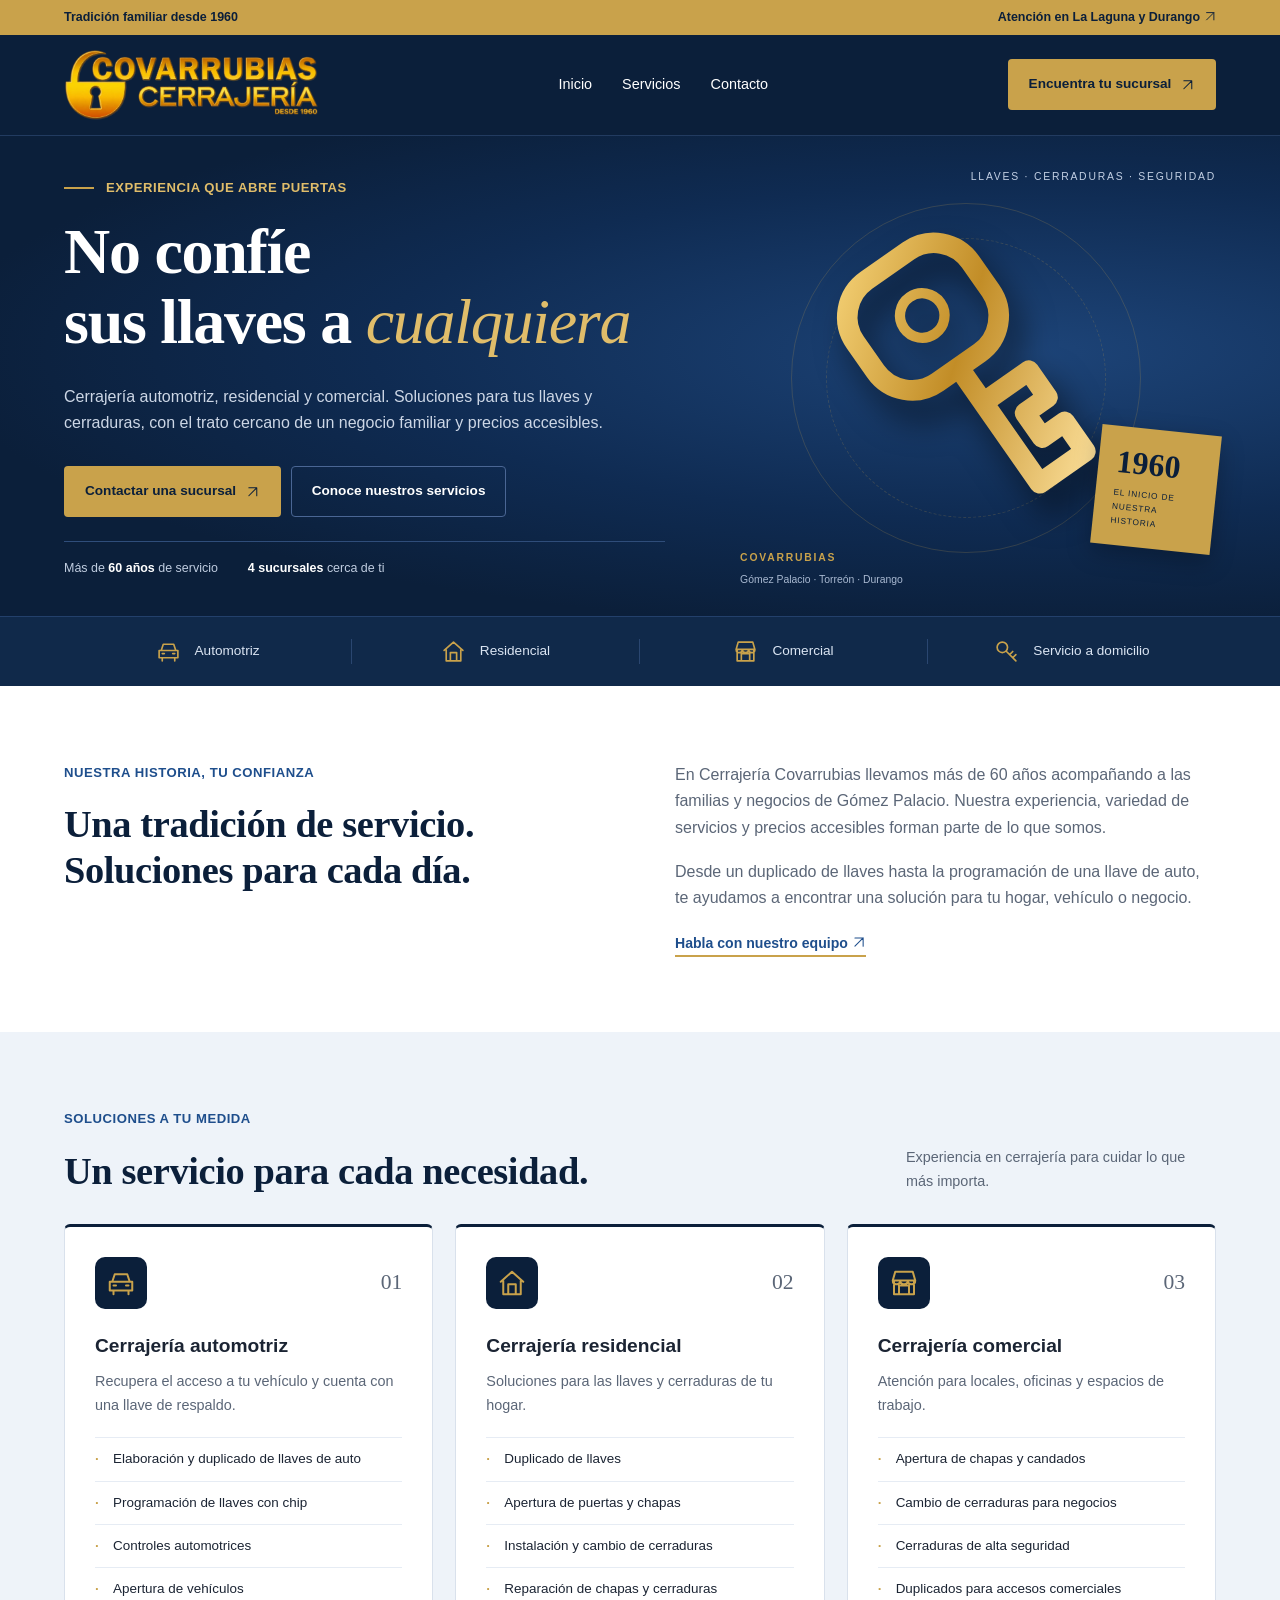
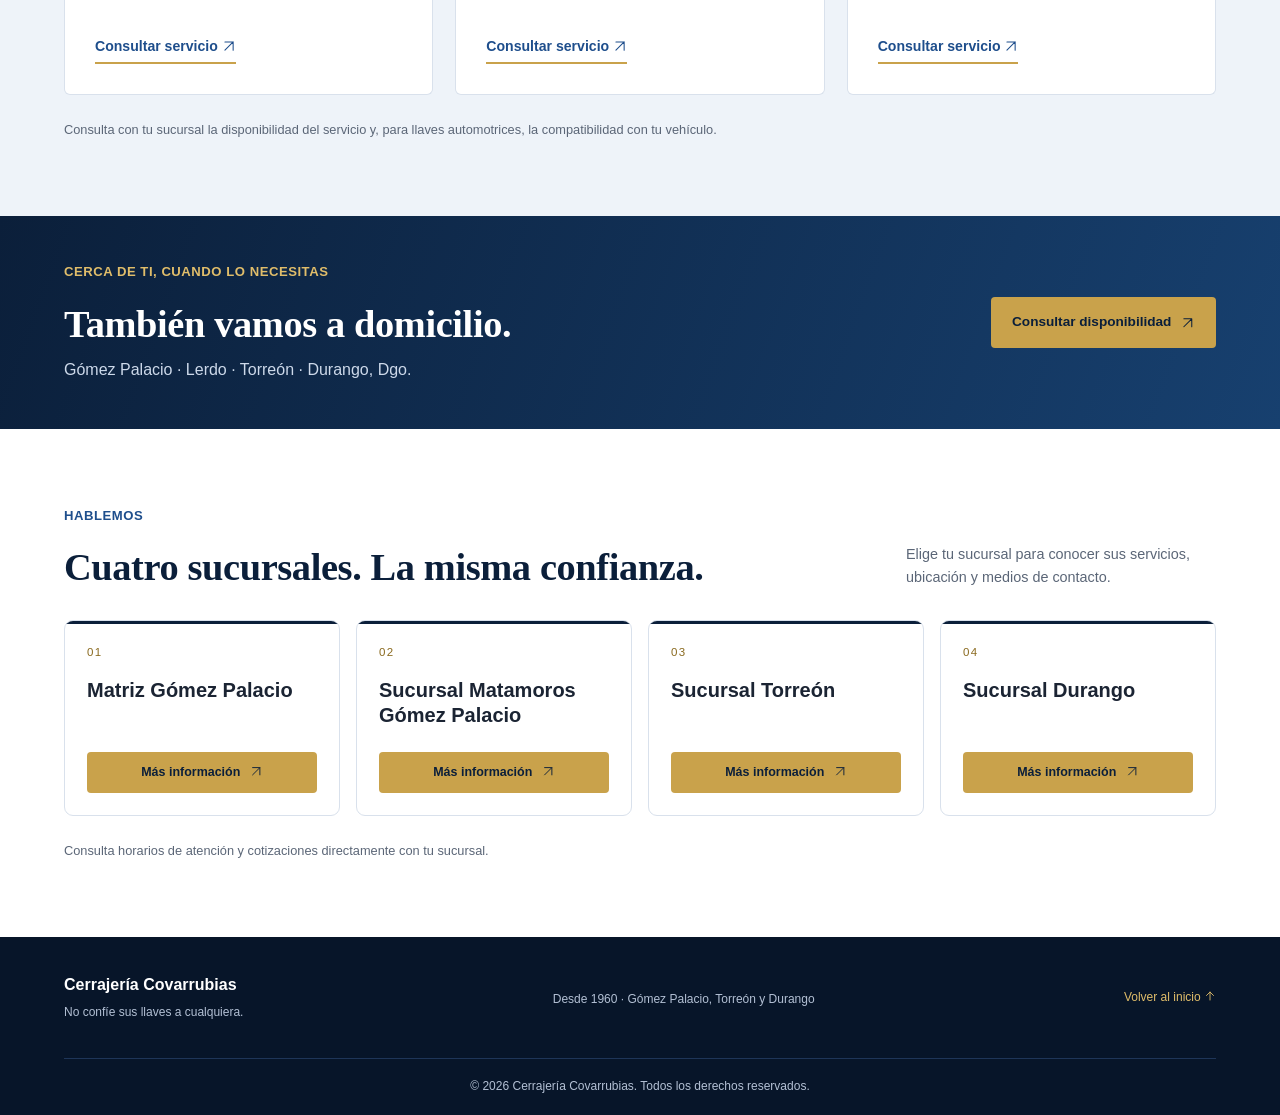
==== index.html @ 347af793 "Primera version" ====
<!DOCTYPE html>
<html lang="es-MX">
<head>
  <meta charset="UTF-8">
  <meta name="viewport" content="width=device-width, initial-scale=1.0">
  <meta name="description" content="Cerrajería Covarrubias desde 1960. Servicios automotrices, residenciales y comerciales en Gómez Palacio, Torreón y Durango. Contacta tu sucursal.">
  <title>Cerrajería Covarrubias | Automotriz, residencial y comercial</title>
  <link rel="stylesheet" href="css/estilos.css">
</head>
<body>
<a class="saltar" href="#contenido">Ir al contenido</a>
<div class="franja"><div class="contenedor"><span>Tradición familiar desde 1960</span><a href="#contacto">Atención en La Laguna y Durango <span aria-hidden="true"><svg class="icono-flecha" viewBox="0 0 24 24" fill="none" stroke="currentColor" stroke-width="1.8" stroke-linecap="round" stroke-linejoin="round" aria-hidden="true" focusable="false"><path d="M5 19 19 5M5 5h14v14"/></svg></span></a></div></div>
<header class="encabezado"><div class="contenedor barra">
  <a href="#inicio" aria-label="Cerrajería Covarrubias, inicio"><img class="logo" src="img/logotipo.png" alt="Cerrajería Covarrubias, desde 1960" width="1600" height="537"></a>
  <nav aria-label="Navegación principal"><a href="#inicio">Inicio</a><a href="#servicios">Servicios</a><a href="#contacto">Contacto</a></nav>
  <a class="boton principal contacto-header" href="#contacto">Encuentra tu sucursal <svg class="icono-flecha" viewBox="0 0 24 24" fill="none" stroke="currentColor" stroke-width="1.8" stroke-linecap="round" stroke-linejoin="round" aria-hidden="true" focusable="false"><path d="M5 19 19 5M5 5h14v14"/></svg></a>
</div></header>
<main id="contenido">
<section class="presentacion" id="inicio"><div class="contenedor portada">
  <div class="texto-portada"><p class="etiqueta"><span class="linea"></span> EXPERIENCIA QUE ABRE PUERTAS</p>
    <h1>No confíe <br> sus llaves a <em> cualquiera</em></h1>
    <p class="introduccion">Cerrajería automotriz, residencial y comercial. Soluciones para tus llaves y cerraduras, con el trato cercano de un negocio familiar y precios accesibles.</p>
    <div class="acciones"><a class="boton principal" href="#contacto">Contactar una sucursal <svg class="icono-flecha" viewBox="0 0 24 24" fill="none" stroke="currentColor" stroke-width="1.8" stroke-linecap="round" stroke-linejoin="round" aria-hidden="true" focusable="false"><path d="M5 19 19 5M5 5h14v14"/></svg></a><a class="boton oscuro" href="#servicios">Conoce nuestros servicios</a></div>
    <div class="confianza"><span>Más de <strong>60 años</strong> de servicio</span><span><strong>4 sucursales</strong> cerca de ti</span></div>
  </div>
  <div class="visual-portada" aria-hidden="true">
    <div class="circulo circulo-uno"></div><div class="circulo circulo-dos"></div>
    <svg class="llave-hero" viewBox="0 0 420 420" fill="none"><defs><linearGradient id="dorado" x1="70" y1="40" x2="320" y2="360" gradientUnits="userSpaceOnUse"><stop stop-color="#ffdf86"/><stop offset=".5" stop-color="#c28d27"/><stop offset="1" stop-color="#ffe4a0"/></linearGradient></defs><g transform="rotate(-35 210 210)" stroke="url(#dorado)" stroke-width="24" stroke-linejoin="round"><rect x="128" y="50" width="164" height="145" rx="52"/><path d="M210 195v165h65v-42h-32v-35h32v-38h-65"/><circle cx="210" cy="121" r="26" stroke-width="12"/></g></svg>
    <span class="rotulo rotulo-arriba">LLAVES · CERRADURAS · SEGURIDAD</span>
    <div class="sello"><strong>1960</strong><span>EL INICIO DE NUESTRA HISTORIA</span></div>
    <div class="rotulo rotulo-abajo">COVARRUBIAS <span>Gómez Palacio · Torreón · Durango</span></div>
  </div>
</div></section>
<div class="banda-servicios"><div class="contenedor"><span><svg viewBox="0 0 24 24" fill="none" stroke="currentColor" stroke-width="1.6" stroke-linecap="round" stroke-linejoin="round" aria-hidden="true"><path d="m5 11 2-6h10l2 6M3 11h18v7H3zM6 18v3m12-3v3M6 14h2m8 0h2"/></svg> Automotriz</span><span><svg viewBox="0 0 24 24" fill="none" stroke="currentColor" stroke-width="1.6" stroke-linecap="round" stroke-linejoin="round" aria-hidden="true"><path d="m3 11 9-8 9 8M5 10v11h14V10M9 21v-8h6v8"/></svg> Residencial</span><span><svg viewBox="0 0 24 24" fill="none" stroke="currentColor" stroke-width="1.6" stroke-linecap="round" stroke-linejoin="round" aria-hidden="true"><path d="M3 10h18l-2-7H5zM4 10v11h16V10M8 21v-7h8v7M3 10c0 4 6 4 6 0 0 4 6 4 6 0 0 4 6 4 6 0"/></svg> Comercial</span><span><svg viewBox="0 0 24 24" fill="none" stroke="currentColor" stroke-width="1.6" stroke-linecap="round" stroke-linejoin="round" aria-hidden="true"><circle cx="8" cy="8" r="5"/><path d="m12 12 9 9m-3-3 3-3m-6 0 3-3"/></svg> Servicio a domicilio</span></div></div>
<section class="contenedor seccion nosotros"><div><p class="etiqueta">NUESTRA HISTORIA, TU CONFIANZA</p><h2>Una tradición de servicio.<br>Soluciones para cada día.</h2></div><div><p>En Cerrajería Covarrubias llevamos más de 60 años acompañando a las familias y negocios de Gómez Palacio. Nuestra experiencia, variedad de servicios y precios accesibles forman parte de lo que somos.</p><p>Desde un duplicado de llaves hasta la programación de una llave de auto, te ayudamos a encontrar una solución para tu hogar, vehículo o negocio.</p><a class="enlace" href="#contacto">Habla con nuestro equipo <span aria-hidden="true"><svg class="icono-flecha" viewBox="0 0 24 24" fill="none" stroke="currentColor" stroke-width="1.8" stroke-linecap="round" stroke-linejoin="round" aria-hidden="true" focusable="false"><path d="M5 19 19 5M5 5h14v14"/></svg></span></a></div></section>
<section class="fondo-claro" id="servicios"><div class="contenedor seccion">
  <div class="titulo-seccion"><div><p class="etiqueta">SOLUCIONES A TU MEDIDA</p><h2>Un servicio para cada necesidad.</h2></div><p>Experiencia en cerrajería para cuidar lo que más importa.</p></div>
  <div class="servicios-grid">
    <article class="servicio"><div class="cabecera-servicio"><span class="icono"><svg viewBox="0 0 24 24" fill="none" stroke="currentColor" stroke-width="1.6" stroke-linecap="round" stroke-linejoin="round" aria-hidden="true"><path d="m5 11 2-6h10l2 6M3 11h18v7H3zM6 18v3m12-3v3M6 14h2m8 0h2"/></svg></span><span class="numero">01</span></div><h3>Cerrajería automotriz</h3><p>Recupera el acceso a tu vehículo y cuenta con una llave de respaldo.</p><ul><li>Elaboración y duplicado de llaves de auto</li><li>Programación de llaves con chip</li><li>Controles automotrices</li><li>Apertura de vehículos</li></ul><a class="enlace" href="#contacto">Consultar servicio <svg class="icono-flecha" viewBox="0 0 24 24" fill="none" stroke="currentColor" stroke-width="1.8" stroke-linecap="round" stroke-linejoin="round" aria-hidden="true" focusable="false"><path d="M5 19 19 5M5 5h14v14"/></svg></a></article>
    <article class="servicio"><div class="cabecera-servicio"><span class="icono"><svg viewBox="0 0 24 24" fill="none" stroke="currentColor" stroke-width="1.6" stroke-linecap="round" stroke-linejoin="round" aria-hidden="true"><path d="m3 11 9-8 9 8M5 10v11h14V10M9 21v-8h6v8"/></svg></span><span class="numero">02</span></div><h3>Cerrajería residencial</h3><p>Soluciones para las llaves y cerraduras de tu hogar.</p><ul><li>Duplicado de llaves</li><li>Apertura de puertas y chapas</li><li>Instalación y cambio de cerraduras</li><li>Reparación de chapas y cerraduras</li></ul><a class="enlace" href="#contacto">Consultar servicio <svg class="icono-flecha" viewBox="0 0 24 24" fill="none" stroke="currentColor" stroke-width="1.8" stroke-linecap="round" stroke-linejoin="round" aria-hidden="true" focusable="false"><path d="M5 19 19 5M5 5h14v14"/></svg></a></article>
    <article class="servicio"><div class="cabecera-servicio"><span class="icono"><svg viewBox="0 0 24 24" fill="none" stroke="currentColor" stroke-width="1.6" stroke-linecap="round" stroke-linejoin="round" aria-hidden="true"><path d="M3 10h18l-2-7H5zM4 10v11h16V10M8 21v-7h8v7M3 10c0 4 6 4 6 0 0 4 6 4 6 0 0 4 6 4 6 0"/></svg></span><span class="numero">03</span></div><h3>Cerrajería comercial</h3><p>Atención para locales, oficinas y espacios de trabajo.</p><ul><li>Apertura de chapas y candados</li><li>Cambio de cerraduras para negocios</li><li>Cerraduras de alta seguridad</li><li>Duplicados para accesos comerciales</li></ul><a class="enlace" href="#contacto">Consultar servicio <svg class="icono-flecha" viewBox="0 0 24 24" fill="none" stroke="currentColor" stroke-width="1.8" stroke-linecap="round" stroke-linejoin="round" aria-hidden="true" focusable="false"><path d="M5 19 19 5M5 5h14v14"/></svg></a></article>
  </div><p class="nota">Consulta con tu sucursal la disponibilidad del servicio y, para llaves automotrices, la compatibilidad con tu vehículo.</p>
</div></section>
<section class="domicilio"><div class="contenedor domicilio-interior"><div><p class="etiqueta">CERCA DE TI, CUANDO LO NECESITAS</p><h2>También vamos a domicilio.</h2><p>Gómez Palacio · Lerdo · Torreón · Durango, Dgo.</p></div><a class="boton principal" href="#contacto">Consultar disponibilidad <svg class="icono-flecha" viewBox="0 0 24 24" fill="none" stroke="currentColor" stroke-width="1.8" stroke-linecap="round" stroke-linejoin="round" aria-hidden="true" focusable="false"><path d="M5 19 19 5M5 5h14v14"/></svg></a></div></section>
<section id="contacto" class="contenedor seccion"><div class="titulo-seccion"><div><p class="etiqueta">HABLEMOS</p><h2>Cuatro sucursales. La misma confianza.</h2></div><p>Elige tu sucursal para conocer sus servicios, ubicación y medios de contacto.</p></div>
<div class="tarjetas tarjetas-enlaces">
  <article class="tarjeta tarjeta-enlace" id="degollado"><span class="indice-sucursal" aria-hidden="true">01</span><h3>Matriz Gómez Palacio</h3><a class="boton principal" href="sucursales/matriz.html">Más información <span aria-hidden="true"><svg class="icono-flecha" viewBox="0 0 24 24" fill="none" stroke="currentColor" stroke-width="1.8" stroke-linecap="round" stroke-linejoin="round" aria-hidden="true" focusable="false"><path d="M5 19 19 5M5 5h14v14"/></svg></span><span class="solo-lector"> sobre Matriz</span></a></article>
  <article class="tarjeta tarjeta-enlace" id="matamoros"><span class="indice-sucursal" aria-hidden="true">02</span><h3>Sucursal Matamoros Gómez Palacio</h3><a class="boton principal" href="sucursales/matamoros.html">Más información <span aria-hidden="true"><svg class="icono-flecha" viewBox="0 0 24 24" fill="none" stroke="currentColor" stroke-width="1.8" stroke-linecap="round" stroke-linejoin="round" aria-hidden="true" focusable="false"><path d="M5 19 19 5M5 5h14v14"/></svg></span><span class="solo-lector"> sobre Sucursal Matamoros Gómez Palacio</span></a></article>
  <article class="tarjeta tarjeta-enlace" id="torreon"><span class="indice-sucursal" aria-hidden="true">03</span><h3>Sucursal Torreón</h3><a class="boton principal" href="sucursales/torreon.html">Más información <span aria-hidden="true"><svg class="icono-flecha" viewBox="0 0 24 24" fill="none" stroke="currentColor" stroke-width="1.8" stroke-linecap="round" stroke-linejoin="round" aria-hidden="true" focusable="false"><path d="M5 19 19 5M5 5h14v14"/></svg></span><span class="solo-lector"> sobre Sucursal Torreón</span></a></article>
  <article class="tarjeta tarjeta-enlace" id="durango"><span class="indice-sucursal" aria-hidden="true">04</span><h3>Sucursal Durango</h3><a class="boton principal" href="sucursales/durango.html">Más información <span aria-hidden="true"><svg class="icono-flecha" viewBox="0 0 24 24" fill="none" stroke="currentColor" stroke-width="1.8" stroke-linecap="round" stroke-linejoin="round" aria-hidden="true" focusable="false"><path d="M5 19 19 5M5 5h14v14"/></svg></span><span class="solo-lector"> sobre Sucursal Durango</span></a></article>
</div>
<p class="nota">Consulta horarios de atención y cotizaciones directamente con tu sucursal.</p>
</section>
</main>
<footer><div class="contenedor pie"><div><strong>Cerrajería Covarrubias</strong><p>No confíe sus llaves a cualquiera.</p></div><p>Desde 1960 · Gómez Palacio, Torreón y Durango</p><a href="#inicio">Volver al inicio <svg class="icono-flecha" viewBox="0 0 24 24" fill="none" stroke="currentColor" stroke-width="1.8" stroke-linecap="round" stroke-linejoin="round" aria-hidden="true" focusable="false"><path d="M12 20V4m-7 7 7-7 7 7"/></svg></a></div><div class="contenedor derechos">© 2026 Cerrajería Covarrubias. Todos los derechos reservados.</div></footer>
</body>
</html>
---- css/estilos.css ----
/* Identidad: azul marino, azul y dorado. Sin fuentes ni bibliotecas externas. */
:root {
  --marino:#0b1f3a;
  --marino-profundo:#071529;
  --azul:#1e4e8c;
  --azul-claro:#eef3f9;
  --oro:#c9a24b;
  --oro-claro:#e0bd6a;
  --oro-oscuro:#8a6a1f;
  --texto:#1b2433;
  --gris:#5b6677;
  --linea:#d9e1ec;
}
* { box-sizing:border-box; }
html { scroll-behavior:smooth; scroll-padding-top:110px; }
body { margin:0; font-family:Arial,Helvetica,sans-serif; color:var(--texto); line-height:1.65; }
a { color:inherit; }
img { display:block; max-width:100%; height:auto; }
.contenedor { width:min(1200px,90%); margin-inline:auto; }
.franja { background:var(--oro); color:var(--marino); font-size:.78rem; font-weight:600; }
.franja .contenedor { display:flex; justify-content:space-between; padding-block:7px; }
.franja a { text-decoration:none; }
.encabezado { position:sticky; top:0; z-index:20; background:var(--marino); color:#fff; border-bottom:1px solid #223b60; }
.barra { display:flex; align-items:center; justify-content:space-between; gap:24px; padding-block:14px; }
.logo { width:255px; }
nav { display:flex; gap:30px; }
nav a { text-decoration:none; font-size:.9rem; padding:10px 0; position:relative; }
nav a::after { content:''; position:absolute; bottom:2px; left:0; width:0; height:2px; background:var(--oro); transition:width .2s; }
nav a:hover::after,nav a:focus-visible::after { width:100%; }
.boton { display:inline-flex; align-items:center; justify-content:center; gap:10px; padding:13px 20px; border:1px solid transparent; border-radius:5px; font-weight:700; font-size:.85rem; text-decoration:none; transition:background .2s,transform .2s,box-shadow .2s; }
.boton:hover {  }
.principal { background:var(--oro); color:#0b1f3a; }
.principal:hover { background:#e0bd6a; box-shadow:0 5px 20px #c9a24b20; }
.oscuro { border-color:#4a6694; color:white; }
.oscuro:hover { background:#16335c; }
.secundario { border-color:#d9e1ec; background:white; }
.secundario:hover { background:#eef3f9; }
.presentacion { background:radial-gradient(ellipse at 80% 45%,#1d4478 0%,#0f2b52 45%,#0b1f3a 75%); color:white; overflow:hidden; }
.portada { display:grid; grid-template-columns:1.2fr 1fr; gap:50px; align-items:center; padding-block:72px 58px; }
.etiqueta { display:flex; align-items:center; gap:12px; color:var(--azul); font-size:.82rem; font-weight:700; letter-spacing:.04em; margin:0 0 18px; }
.presentacion .etiqueta,.domicilio .etiqueta { color:var(--oro); }
.linea { width:30px; height:2px; background:var(--oro); }
h1 { font-family:Georgia,"Times New Roman",serif; font-weight:700; font-size:clamp(2.7rem,5vw,4.5rem); line-height:1.1; letter-spacing:-.02em; margin:0 0 26px; }
h1 em { color:var(--oro-claro); font-style:italic; font-weight:400; }
.introduccion { color:#cdd7e6; max-width:550px; font-size:1rem; margin-bottom:30px; }
.acciones { display:flex; flex-wrap:wrap; gap:10px; }
.confianza { display:flex; gap:30px; border-top:1px solid #2f4d7a; margin-top:34px; padding-top:22px; font-size:.78rem; color:#c0cde0; }
.confianza strong { color:white; }
.visual-portada { position:relative; height:420px; display:flex; align-items:center; justify-content:center; }
.circulo { position:absolute; width:350px; height:350px; border:1px solid #c9a24b33; border-radius:50%; }
.circulo-dos { width:280px; height:280px; border-style:dashed; }
.llave-hero { position:relative; width:360px; filter:drop-shadow(12px 20px 16px #0008); }
.rotulo { position:absolute; font-size:.65rem; letter-spacing:.17em; color:#c3d0e4; }
.rotulo-arriba { top:0; right:0; }
.rotulo-abajo { bottom:0; left:5%; color:var(--oro); font-weight:700; }
.rotulo-abajo span { display:block; color:#a9b9d1; letter-spacing:0; font-weight:400; margin-top:4px; }
.sello { position:absolute; right:0; bottom:38px; background:var(--oro); color:var(--marino); padding:18px; width:120px; transform:rotate(6deg); box-shadow:0 8px 25px #0004; }
.sello strong { display:block; font-family:Georgia,serif; font-size:2rem; line-height:1.1; }
.sello span { display:block; font-size:.52rem; letter-spacing:.1em; margin-top:7px; }
.banda-servicios { background:#10294a; color:#dbe5f3; border-top:1px solid #23406b; }
.banda-servicios .contenedor { display:grid; grid-template-columns:repeat(4,1fr); padding-block:22px; }
.banda-servicios span { display:flex; gap:14px; align-items:center; justify-content:center; font-size:.85rem; border-right:1px solid #2a4670; }
.banda-servicios span:last-child { border:0; }
.banda-servicios svg { width:25px; height:25px; color:var(--oro); }
.seccion { padding-block:76px; }
h2 { font-family:Georgia,"Times New Roman",serif; font-weight:700; font-size:clamp(1.8rem,3vw,2.5rem); line-height:1.2; letter-spacing:-.01em; margin:0 0 20px; color:var(--marino); }
.nosotros { display:grid; grid-template-columns:1fr 1fr; gap:70px; }
.nosotros p:not(.etiqueta) { color:var(--gris); margin:0 0 18px; }
.enlace { font-size:.88rem; text-decoration:none; font-weight:700; color:var(--azul); border-bottom:2px solid var(--oro); padding-bottom:4px; width:fit-content; }
.enlace:hover { color:#0b1f3a; }
.fondo-claro { background:var(--azul-claro); }
.titulo-seccion { display:flex; justify-content:space-between; align-items:end; gap:40px; margin-bottom:30px; }
.titulo-seccion h2 { margin-bottom:0; }
.titulo-seccion>p { max-width:310px; font-size:.9rem; color:var(--gris); margin:0; }
.servicios-grid { display:grid; grid-template-columns:repeat(3,minmax(0,1fr)); gap:22px; }
.servicio { background:white; border:1px solid var(--linea); border-top:3px solid var(--marino); border-radius:6px; padding:30px; display:flex; flex-direction:column; transition:box-shadow .25s,border-color .25s; }
.servicio:hover { box-shadow:0 14px 30px #0b1f3a18; border-top-color:var(--oro); }
.cabecera-servicio { display:flex; align-items:center; justify-content:space-between; margin-bottom:25px; }
.icono { display:flex; align-items:center; justify-content:center; width:52px; height:52px; background:#0b1f3a; color:#c9a24b; border-radius:10px; }
.icono svg { width:30px; height:30px; }
.numero { color:#5b6677; font-family:Georgia,serif; font-size:1.35rem; }
h3 { font-size:1.2rem; line-height:1.25; margin:0 0 12px; }
.servicio>p { color:var(--gris); font-size:.9rem; margin:0 0 20px; }
.servicio ul { padding:0; list-style:none; margin:0 0 25px; font-size:.84rem; }
.servicio li { border-top:1px solid #e6ecf4; padding:10px 0 10px 18px; position:relative; }
.servicio li::before { content:'·'; position:absolute; left:0; color:#c9a24b; font-weight:bold; }
.servicio .enlace { margin-top:auto; }
.nota { color:var(--gris); font-size:.8rem; margin:24px 0 0; }
.domicilio { background:linear-gradient(110deg,#0b1f3a,#17406f); color:white; }
.domicilio-interior { padding-block:45px; display:flex; align-items:center; justify-content:space-between; gap:30px; }
.domicilio h2 { margin:0 0 10px; }
.domicilio p:not(.etiqueta) { color:#cdd9ea; margin:0; }
/* Sucursales compactas: cuatro, dos o una columna según el espacio disponible. */
.tarjetas { display:grid; grid-template-columns:repeat(4,minmax(0,1fr)); gap:16px; }
.tarjeta { border:1px solid #d9e1ec; border-radius:9px; padding:24px 20px; display:flex; flex-direction:column; position:relative; overflow:hidden; transition:transform .25s,box-shadow .25s,border-color .25s; }
.tarjeta::before { content:''; position:absolute; top:0; left:0; right:0; height:3px; background:var(--marino); transition:background .25s; }
.tarjeta:hover,.tarjeta:focus-within {  border-color:#b9c8dc; box-shadow:0 12px 26px #0b1f3a14; }
.ciudad { color:var(--gris); font-size:.7rem; margin:0 0 12px; }
.tarjeta h3 { font-size:1.25rem; margin-bottom:18px; }
.telefono { font-size:1.05rem; font-weight:700; text-decoration:none; margin-top:auto; margin-bottom:18px; width:fit-content; }
.tarjeta .acciones { display:grid; grid-template-columns:1fr; gap:8px; }
.tarjeta .boton { font-size:.78rem; padding:9px 12px; }
footer { background:var(--marino-profundo); color:#b3c0d4; }
.pie { display:flex; justify-content:space-between; align-items:center; gap:25px; padding-block:35px; font-size:.75rem; }
.pie strong { font-size:1rem; color:white; }
.pie p { margin:5px 0 0; }
.pie a { color:var(--oro); text-decoration:none; }
a:focus-visible { outline:3px solid #3984d6; outline-offset:5px; }
.saltar { position:absolute; top:-100px; left:15px; background:white; padding:12px; z-index:50; }
.saltar:focus { top:10px; }
.solo-lector { position:absolute; width:1px; height:1px; overflow:hidden; clip-path:inset(50%); }
@media (max-width:1000px) { .contacto-header { display:none; } .portada { gap:25px; } .visual-portada { height:360px; } .llave-hero { width:300px; } .circulo { width:290px; height:290px; } .circulo-dos { width:230px; height:230px; } .tarjetas { grid-template-columns:repeat(2,minmax(0,1fr)); } .servicio { padding:24px; } }
@media (max-width:720px) {
 html { scroll-padding-top:140px; }
 .franja .contenedor { justify-content:center; } .franja a { display:none; }
 .barra { flex-direction:column; gap:7px; padding-block:10px; } .logo { width:220px; } nav { gap:32px; } nav a { padding:6px 0; }
 .portada { grid-template-columns:1fr; padding-block:42px; gap:35px; } .visual-portada { height:310px; max-width:420px; width:100%; margin:auto; } .rotulo-arriba { font-size:.55rem; }
 .banda-servicios .contenedor { grid-template-columns:repeat(2,1fr); gap:22px 0; } .banda-servicios span { font-size:.75rem; } .banda-servicios span:nth-child(2) { border:0; }
 .seccion { padding-block:48px; } .nosotros { grid-template-columns:1fr; gap:20px; } .titulo-seccion { flex-direction:column; align-items:start; gap:15px; } .titulo-seccion>p { max-width:100%; }
 .servicios-grid { grid-template-columns:1fr; } .domicilio-interior { flex-direction:column; align-items:start; }
 .pie { flex-direction:column; align-items:start; gap:18px; }
}
@media (max-width:420px) { .tarjetas { grid-template-columns:1fr; } .tarjeta .acciones { grid-template-columns:1fr 1fr; } .confianza { gap:15px; font-size:.7rem; } }
@media (prefers-reduced-motion:reduce) { html { scroll-behavior:auto; } *,*::before,*::after { transition:none !important; } .boton:hover,.servicio:hover,.tarjeta:hover,.tarjeta:focus-within { transform:none; } }
/* Tarjetas de acceso y páginas independientes de las sucursales. */
.tarjeta-enlace { min-height:150px; padding:22px; }
.indice-sucursal { color:#8a6a1f; font-size:.72rem; letter-spacing:.12em; margin-bottom:16px; }
.tarjeta-enlace h3 { margin-bottom:24px; }
.tarjeta-enlace>.boton { margin-top:auto; width:100%; }
.portada-sucursal { grid-template-columns:1.4fr 1fr; gap:65px; }
.portada-sucursal h1 { font-size:clamp(2.4rem,4.5vw,4rem); }
.regresar { display:inline-block; color:#bccbe0; font-size:.8rem; text-decoration:none; margin-bottom:30px; }
.regresar:hover { color:var(--oro); }
.contacto-destacado { border:1px solid #2f4d7a; background:#12294a; border-radius:12px; padding:32px; }
.telefono-destacado { color:var(--oro); font-size:clamp(1.5rem,2.8vw,2rem); font-weight:700; text-decoration:none; }
.contacto-destacado>p:not(.etiqueta) { color:#c9d5e6; font-size:.9rem; }
.distintivo { display:block; border-top:1px solid #2f4d7a; padding-top:17px; margin-top:23px; color:#d3deed; font-size:.8rem; }
.datos-sucursal { display:grid; grid-template-columns:1fr 1fr; gap:25px; }
.panel-datos { border:1px solid #d9e1ec; border-radius:10px; padding:30px; }
.panel-datos address { font-style:normal; color:var(--gris); }
.panel-datos .boton { margin-top:20px; }
.referencia-local { color:var(--gris); font-size:.9rem; }
.telefono-local { display:inline-block; color:#1e4e8c; font-size:1.6rem; font-weight:700; text-decoration:none; }
.panel-datos>p { color:var(--gris); }
@media (max-width:720px) { .portada-sucursal,.datos-sucursal { grid-template-columns:1fr; gap:25px; } .contacto-destacado,.panel-datos { padding:24px; } }
/* Contacto de sucursales inspirado en la distribución de NUIT. */
.pagina-sucursal .portada-sucursal { padding-block:70px; }
.marca-sucursal { display:flex; flex-direction:column; align-items:center; justify-content:center; min-height:260px; border:1px solid #c9a24b40; border-radius:50% 50% 8px 8px; background:radial-gradient(ellipse,#c9a24b15,transparent 70%); }
.marca-anio { font-family:Georgia,serif; font-size:clamp(4rem,8vw,6rem); line-height:1.2; color:var(--oro); }
.marca-leyenda { font-size:.6rem; letter-spacing:.2em; color:#bccbe0; margin-block:12px 20px; }
.marca-firma { font-family:Georgia,serif; font-style:italic; font-size:1.7rem; color:var(--oro); }
.contacto-social { background:#0a1a30; color:#eef3f9; }
.contacto-intro { text-align:center; margin-bottom:40px; }
.contacto-intro .etiqueta { justify-content:center; color:var(--oro); }
.contacto-intro>p:not(.etiqueta) { color:#b3c2d8; font-size:.95rem; }
.contacto-mapa { display:grid; grid-template-columns:1fr 1.35fr; gap:40px; align-items:start; }
.canales-contacto { display:flex; flex-direction:column; gap:14px; }
.canal { display:flex; align-items:center; gap:18px; padding:22px; background:#12294a; color:#eef3f9; border:1px solid #2a466f; border-radius:9px; font-family:inherit; text-align:left; text-decoration:none; width:100%; transition:transform .2s,border-color .2s,background .2s; }
a.canal:hover {  border-color:var(--oro); background:#183560; }
.canal-icono { width:46px; height:46px; display:flex; align-items:center; justify-content:center; background:#c9a24b18; color:var(--oro); border-radius:50%; flex-shrink:0; }
.canal svg { width:23px; height:23px; }
.canal strong { display:block; font-size:1.05rem; }
.canal small { display:block; color:#b3c2d8; font-size:.8rem; margin-top:3px; }
.flecha { margin-left:auto; color:var(--oro); }
.canal-pendiente { opacity:.65; cursor:default; }
.nota-contacto { color:#b3c2d8; font-size:.8rem; }
.mapa-sucursal { overflow:hidden; border:1px solid #2a466f; border-radius:10px; background:#12294a; }
.mapa-sucursal iframe { display:block; width:100%; height:360px; border:0; }
.mapa-sucursal>a { display:block; text-align:center; padding:16px; color:var(--oro); font-size:.85rem; text-decoration:none; }
.mapa-sucursal>a:hover { background:#183560; }
@media (max-width:720px) { .contacto-mapa { grid-template-columns:1fr; gap:24px; } .marca-sucursal { min-height:220px; max-width:350px; width:100%; margin:auto; } .pagina-sucursal .portada-sucursal { padding-block:42px; } .mapa-sucursal iframe { height:300px; } }
@media (prefers-reduced-motion:reduce) { a.canal:hover { transform:none; } }
/* Organización de contacto: datos con iconos y botones pequeños al pie. */
.contacto-lista { display:flex; flex-direction:column; gap:28px; padding:6px 0; }
.fila-contacto { display:flex; align-items:flex-start; gap:18px; }
.icono-fila { width:44px; height:44px; flex-shrink:0; display:flex; align-items:center; justify-content:center; background:#c9a24b12; border:1px solid #c9a24b26; border-radius:10px; font-size:1.25rem; }
.fila-contacto h3 { font-size:.78rem; letter-spacing:.06em; color:var(--oro-claro); margin:0 0 8px; }
.fila-contacto p { margin:0; color:#cbd6e6; font-size:.93rem; white-space:pre-line; }
.fila-contacto a { font-size:.93rem; color:#e6ecf5; text-decoration:none; border-bottom:1px solid #c9a24b40; }
.fila-contacto a:hover { color:var(--oro); }
.botones-sociales { display:flex; gap:10px; flex-wrap:wrap; margin-top:4px; }
.boton-social { display:inline-flex; align-items:center; justify-content:center; border:1px solid #3d5b88; border-radius:6px; padding:9px 14px; color:#e0e8f4; font-size:.78rem; text-decoration:none; transition:background .2s,border-color .2s; }
.boton-social:hover { background:#c9a24b17; border-color:var(--oro); color:var(--oro); }
.contacto-mapa { align-items:stretch; }
.contacto-mapa .mapa-sucursal { display:flex; flex-direction:column; }
.contacto-mapa .mapa-sucursal iframe { flex:1; min-height:380px; }
@media (max-width:720px) { .contacto-lista { gap:24px; } .contacto-mapa .mapa-sucursal iframe { min-height:310px; } }
/* Días encima de las horas; el segundo horario a la derecha. */
.fila-contacto>div { flex:1; min-width:0; }
.horarios { display:grid; grid-template-columns:repeat(2,minmax(0,1fr)); gap:12px 22px; }
.horario-columna { display:flex; flex-direction:column; gap:5px; }
.horario-dias { color:#e6ecf5; font-size:.85rem; font-weight:600; }
.horario-horas { color:#b3c2d8; font-size:.8rem; }
/* Iconos de contacto vectoriales con el amarillo de la marca. */
.icono-fila { color:var(--oro); }
.icono-fila svg { display:block; width:24px; height:24px; }
/* Portada principal más compacta para mostrar la franja de servicios. */
body:not(.pagina-sucursal) .portada { padding-block:32px 28px; }
body:not(.pagina-sucursal) .confianza { margin-top:24px; padding-top:16px; }
@media (max-width:720px) {
  body:not(.pagina-sucursal) .portada { padding-block:28px; }
}
.derechos { border-top:1px solid #1e3558; padding-block:18px; text-align:center; font-size:.75rem; color:#b3c0d4; }

/* Lisibilidad y acentos del nuevo tema. */
.domicilio h2, .contacto-social h2 { color:#fff; }
.presentacion .etiqueta, .domicilio .etiqueta, .icono-fila, .marca-anio, .marca-firma, .pie a { color:var(--oro-claro); }
.tarjeta:hover::before, .tarjeta:focus-within::before { background:var(--oro); }
.boton { border-radius:4px; }
body { background:#fff; }
.telefonos-contacto { display:flex; flex-wrap:wrap; gap:8px 22px; }
.telefonos-contacto a { white-space:nowrap; }
/* Flechas vectoriales: misma apariencia en móvil y escritorio. */
.icono-flecha { display:inline-block; width:1em; height:1em; vertical-align:-.12em; flex-shrink:0; }
/* Altura explícita del mapa, también en navegadores móviles. */
.contacto-mapa .mapa-sucursal iframe { flex:none; height:380px; min-height:380px; }
@media (max-width:720px) {
  .contacto-mapa .mapa-sucursal iframe { height:310px; min-height:310px; }
}
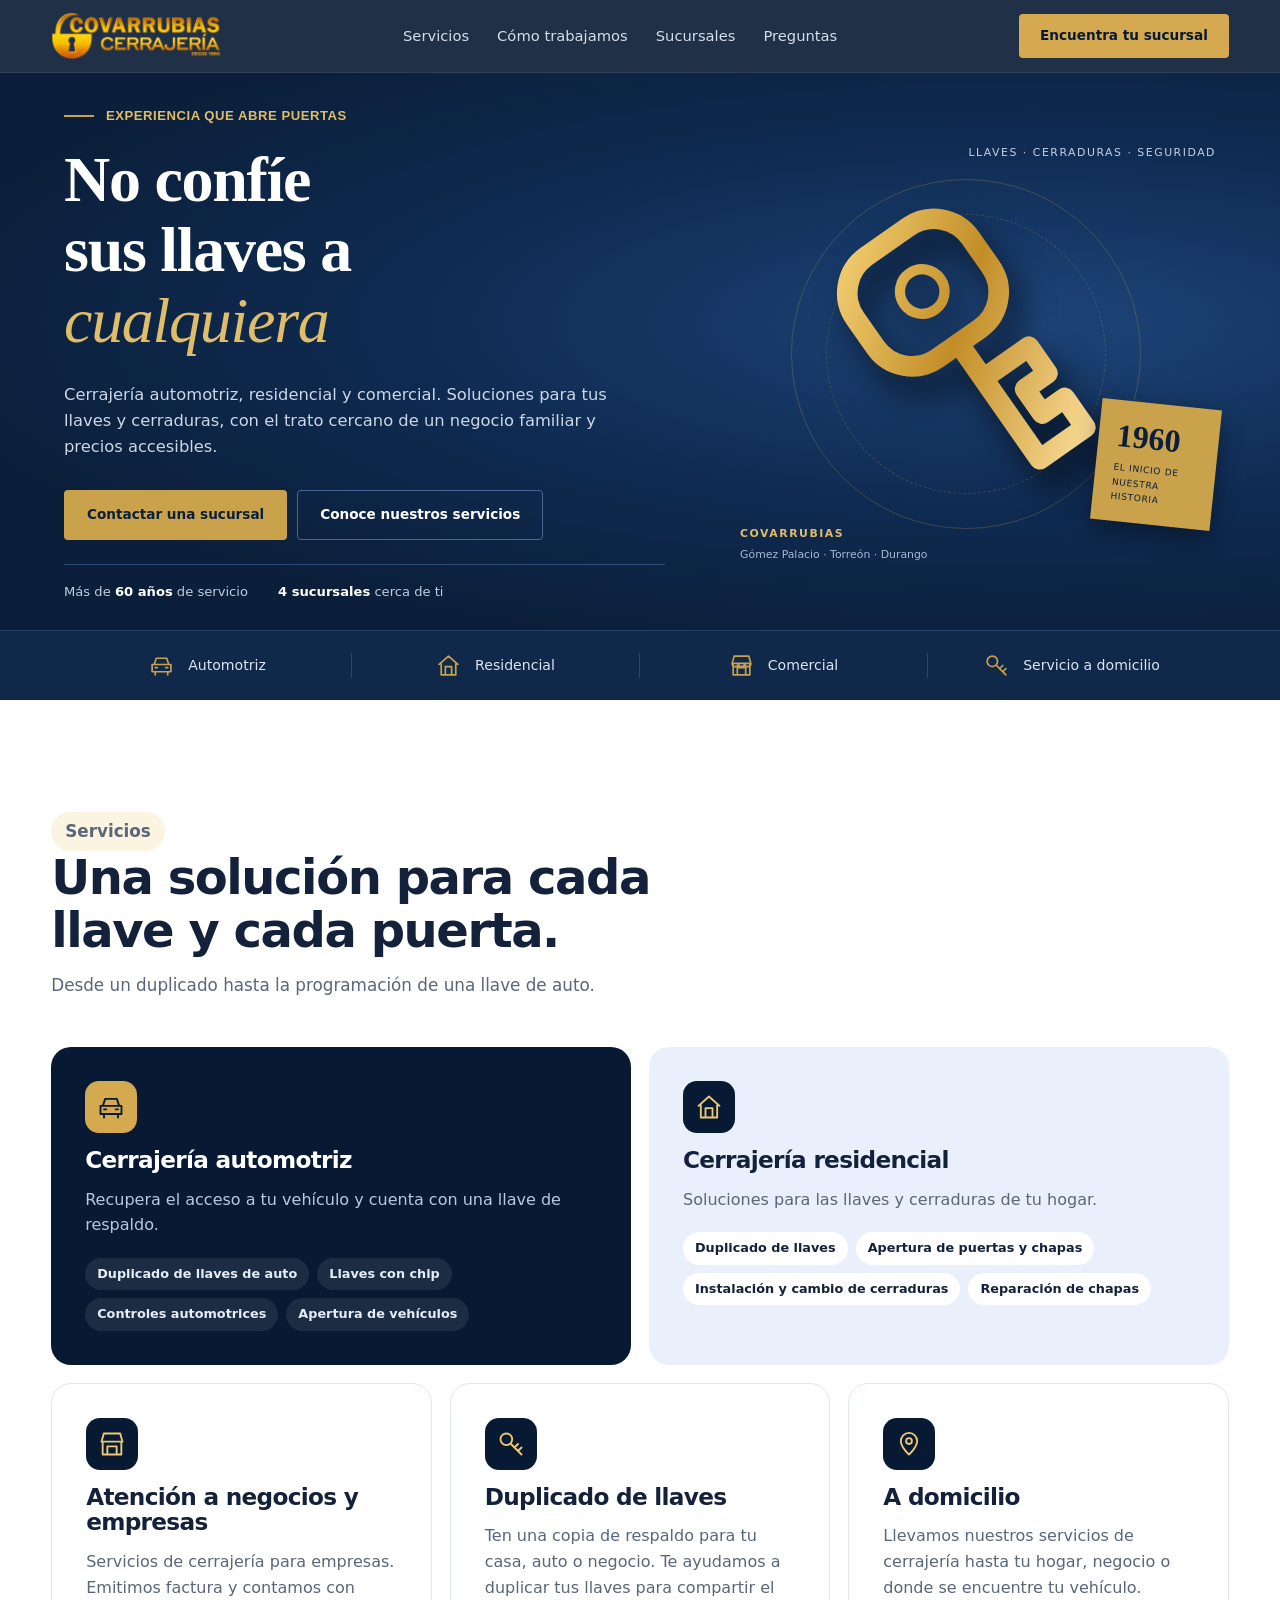
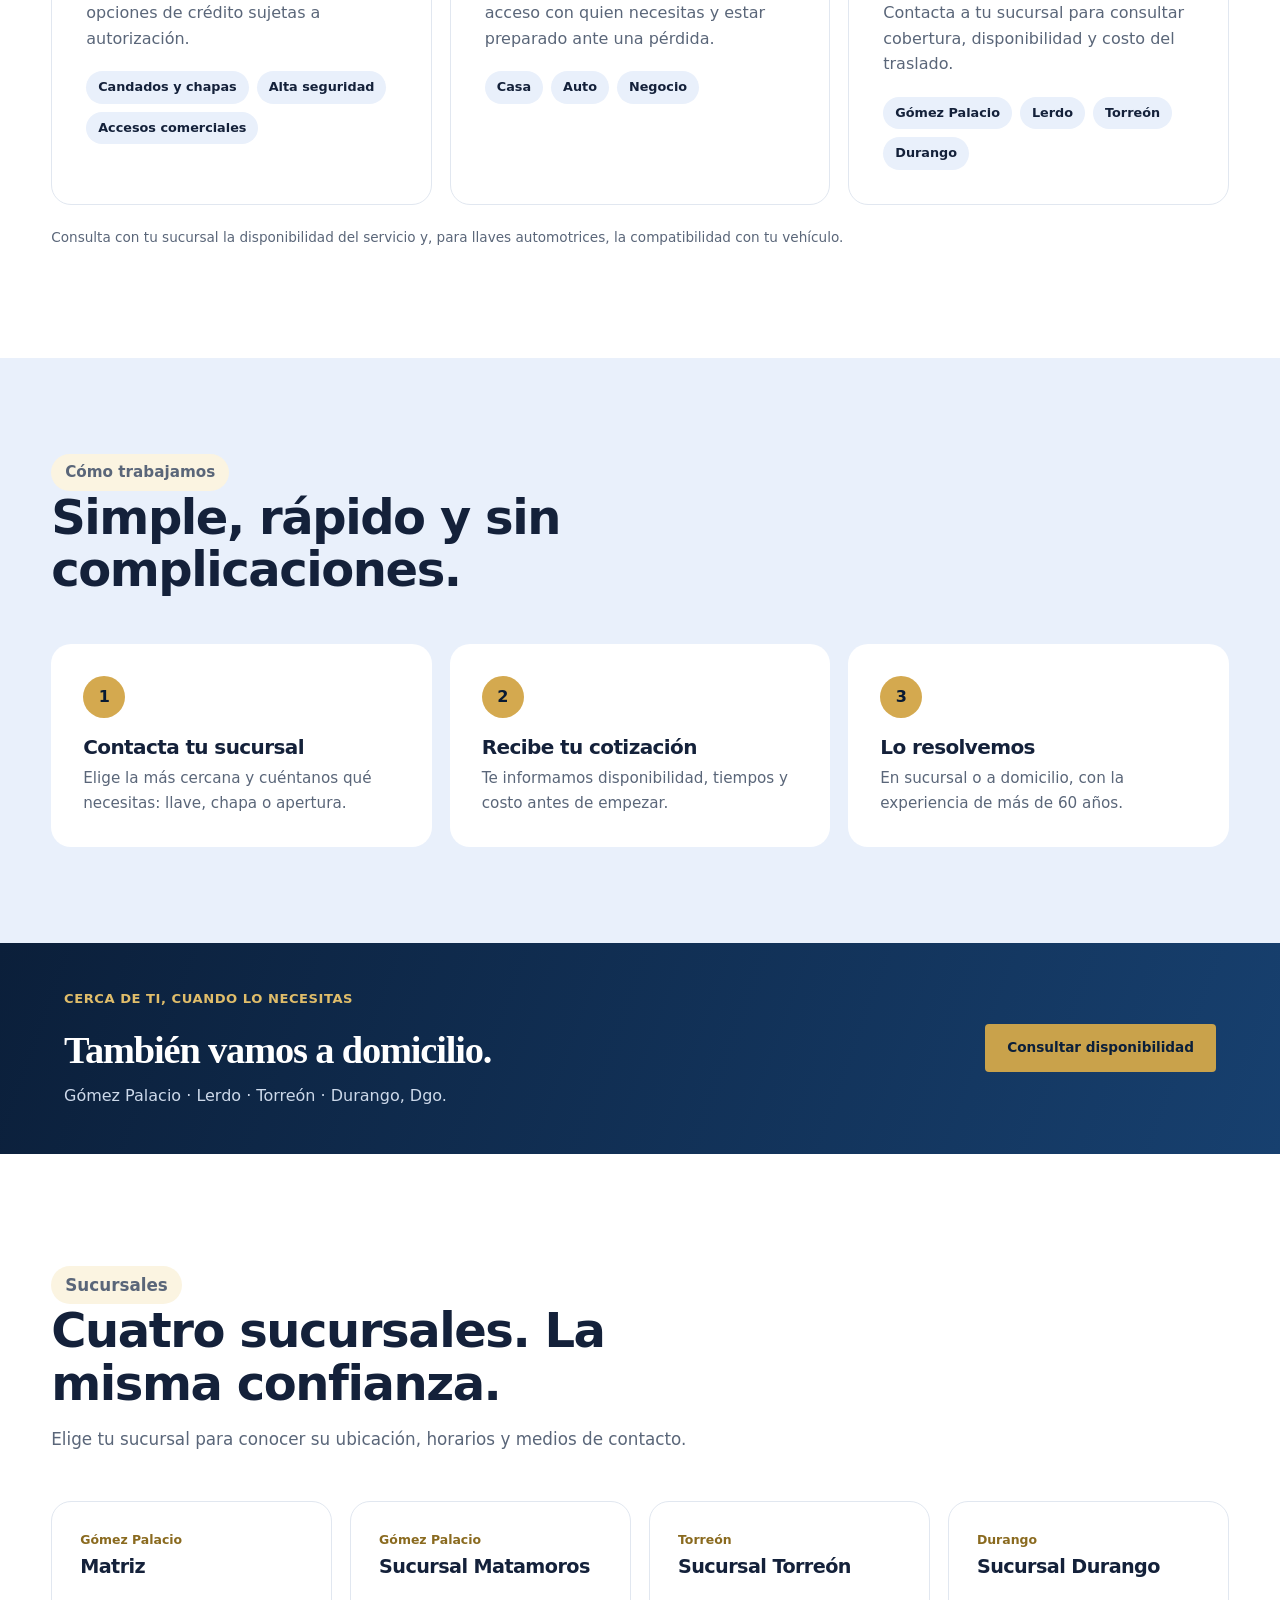
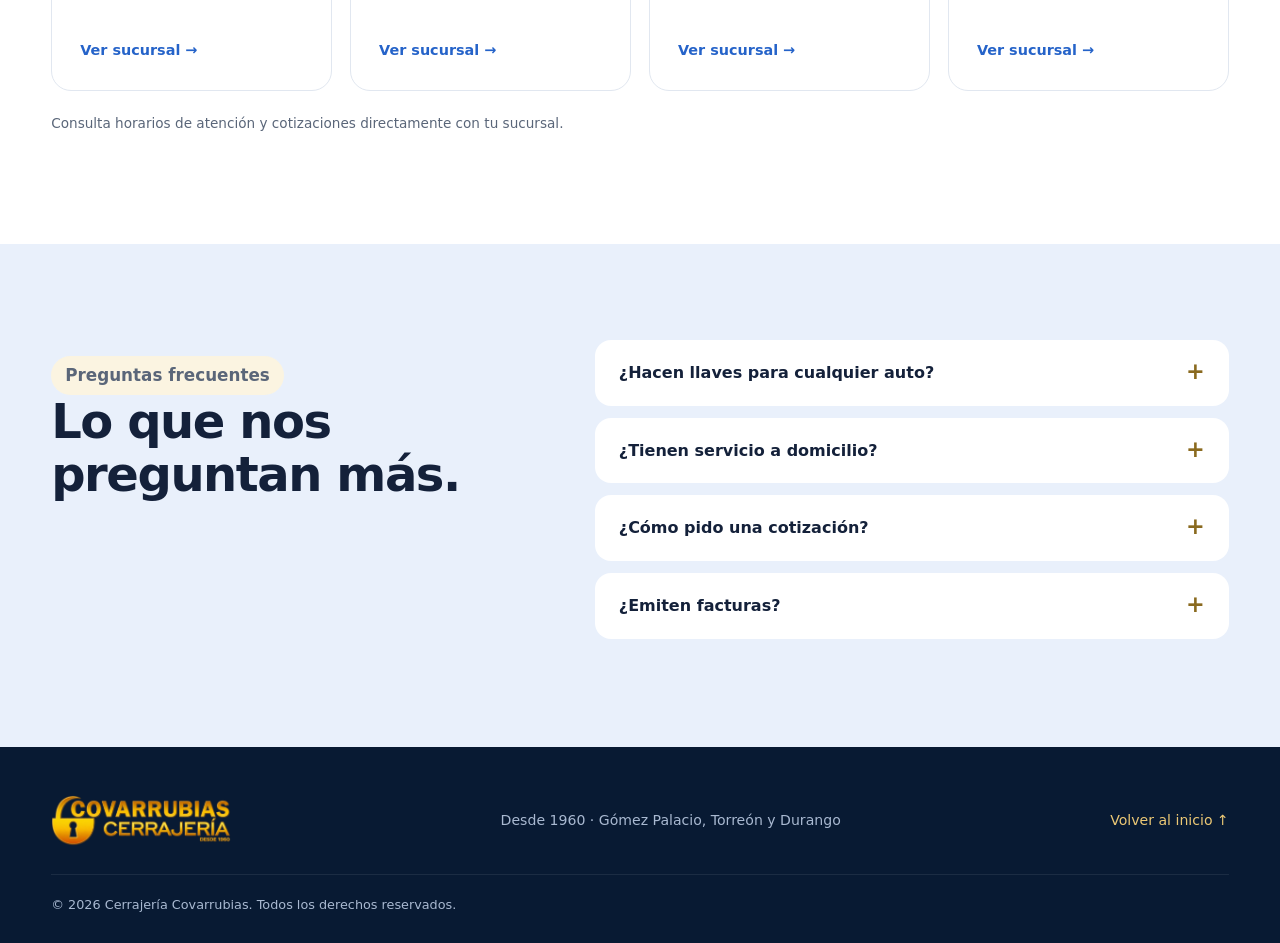
==== commit eb6eaa1d: "Actualizar diseño y simplificar páginas de sucursales" ====
--- a/index.html
+++ b/index.html
@@ -1,26 +1,26 @@
 <!DOCTYPE html>
 <html lang="es-MX">
 <head>
-  <meta charset="UTF-8">
-  <meta name="viewport" content="width=device-width, initial-scale=1.0">
-  <meta name="description" content="Cerrajería Covarrubias desde 1960. Servicios automotrices, residenciales y comerciales en Gómez Palacio, Torreón y Durango. Contacta tu sucursal.">
-  <title>Cerrajería Covarrubias | Automotriz, residencial y comercial</title>
-  <link rel="stylesheet" href="css/estilos.css">
+<meta charset="UTF-8">
+<meta name="viewport" content="width=device-width, initial-scale=1.0">
+<meta name="description" content="Cerrajería Covarrubias desde 1960. Llaves y cerraduras automotrices, residenciales y comerciales en Gómez Palacio, Torreón y Durango.">
+<meta name="theme-color" content="#081a33">
+<title>Cerrajería Covarrubias | Llaves y cerraduras desde 1960</title>
+<link rel="stylesheet" href="css/inicio.css">
 </head>
 <body>
-<a class="saltar" href="#contenido">Ir al contenido</a>
-<div class="franja"><div class="contenedor"><span>Tradición familiar desde 1960</span><a href="#contacto">Atención en La Laguna y Durango <span aria-hidden="true"><svg class="icono-flecha" viewBox="0 0 24 24" fill="none" stroke="currentColor" stroke-width="1.8" stroke-linecap="round" stroke-linejoin="round" aria-hidden="true" focusable="false"><path d="M5 19 19 5M5 5h14v14"/></svg></span></a></div></div>
-<header class="encabezado"><div class="contenedor barra">
-  <a href="#inicio" aria-label="Cerrajería Covarrubias, inicio"><img class="logo" src="img/logotipo.png" alt="Cerrajería Covarrubias, desde 1960" width="1600" height="537"></a>
-  <nav aria-label="Navegación principal"><a href="#inicio">Inicio</a><a href="#servicios">Servicios</a><a href="#contacto">Contacto</a></nav>
-  <a class="boton principal contacto-header" href="#contacto">Encuentra tu sucursal <svg class="icono-flecha" viewBox="0 0 24 24" fill="none" stroke="currentColor" stroke-width="1.8" stroke-linecap="round" stroke-linejoin="round" aria-hidden="true" focusable="false"><path d="M5 19 19 5M5 5h14v14"/></svg></a>
+<header class="top"><div class="wrap">
+  <a href="#inicio" aria-label="Cerrajería Covarrubias, inicio"><img src="img/logotipo.png" alt="Cerrajería Covarrubias, desde 1960" width="1523" height="431"></a>
+  <nav aria-label="Principal"><a href="#servicios">Servicios</a><a href="#proceso">Cómo trabajamos</a><a href="#sucursales">Sucursales</a><a href="#preguntas">Preguntas</a></nav>
+  <a class="btn btn-oro" href="#sucursales">Encuentra tu sucursal</a>
 </div></header>
-<main id="contenido">
+
+<main>
 <section class="presentacion" id="inicio"><div class="contenedor portada">
   <div class="texto-portada"><p class="etiqueta"><span class="linea"></span> EXPERIENCIA QUE ABRE PUERTAS</p>
-    <h1>No confíe <br> sus llaves a <em> cualquiera</em></h1>
+    <h1>No confíe<br>sus llaves a<br><em>cualquiera</em></h1>
     <p class="introduccion">Cerrajería automotriz, residencial y comercial. Soluciones para tus llaves y cerraduras, con el trato cercano de un negocio familiar y precios accesibles.</p>
-    <div class="acciones"><a class="boton principal" href="#contacto">Contactar una sucursal <svg class="icono-flecha" viewBox="0 0 24 24" fill="none" stroke="currentColor" stroke-width="1.8" stroke-linecap="round" stroke-linejoin="round" aria-hidden="true" focusable="false"><path d="M5 19 19 5M5 5h14v14"/></svg></a><a class="boton oscuro" href="#servicios">Conoce nuestros servicios</a></div>
+    <div class="acciones"><a class="boton principal" href="#sucursales">Contactar una sucursal</a><a class="boton oscuro" href="#servicios">Conoce nuestros servicios</a></div>
     <div class="confianza"><span>Más de <strong>60 años</strong> de servicio</span><span><strong>4 sucursales</strong> cerca de ti</span></div>
   </div>
   <div class="visual-portada" aria-hidden="true">
@@ -32,26 +32,56 @@
   </div>
 </div></section>
 <div class="banda-servicios"><div class="contenedor"><span><svg viewBox="0 0 24 24" fill="none" stroke="currentColor" stroke-width="1.6" stroke-linecap="round" stroke-linejoin="round" aria-hidden="true"><path d="m5 11 2-6h10l2 6M3 11h18v7H3zM6 18v3m12-3v3M6 14h2m8 0h2"/></svg> Automotriz</span><span><svg viewBox="0 0 24 24" fill="none" stroke="currentColor" stroke-width="1.6" stroke-linecap="round" stroke-linejoin="round" aria-hidden="true"><path d="m3 11 9-8 9 8M5 10v11h14V10M9 21v-8h6v8"/></svg> Residencial</span><span><svg viewBox="0 0 24 24" fill="none" stroke="currentColor" stroke-width="1.6" stroke-linecap="round" stroke-linejoin="round" aria-hidden="true"><path d="M3 10h18l-2-7H5zM4 10v11h16V10M8 21v-7h8v7M3 10c0 4 6 4 6 0 0 4 6 4 6 0 0 4 6 4 6 0"/></svg> Comercial</span><span><svg viewBox="0 0 24 24" fill="none" stroke="currentColor" stroke-width="1.6" stroke-linecap="round" stroke-linejoin="round" aria-hidden="true"><circle cx="8" cy="8" r="5"/><path d="m12 12 9 9m-3-3 3-3m-6 0 3-3"/></svg> Servicio a domicilio</span></div></div>
-<section class="contenedor seccion nosotros"><div><p class="etiqueta">NUESTRA HISTORIA, TU CONFIANZA</p><h2>Una tradición de servicio.<br>Soluciones para cada día.</h2></div><div><p>En Cerrajería Covarrubias llevamos más de 60 años acompañando a las familias y negocios de Gómez Palacio. Nuestra experiencia, variedad de servicios y precios accesibles forman parte de lo que somos.</p><p>Desde un duplicado de llaves hasta la programación de una llave de auto, te ayudamos a encontrar una solución para tu hogar, vehículo o negocio.</p><a class="enlace" href="#contacto">Habla con nuestro equipo <span aria-hidden="true"><svg class="icono-flecha" viewBox="0 0 24 24" fill="none" stroke="currentColor" stroke-width="1.8" stroke-linecap="round" stroke-linejoin="round" aria-hidden="true" focusable="false"><path d="M5 19 19 5M5 5h14v14"/></svg></span></a></div></section>
-<section class="fondo-claro" id="servicios"><div class="contenedor seccion">
-  <div class="titulo-seccion"><div><p class="etiqueta">SOLUCIONES A TU MEDIDA</p><h2>Un servicio para cada necesidad.</h2></div><p>Experiencia en cerrajería para cuidar lo que más importa.</p></div>
-  <div class="servicios-grid">
-    <article class="servicio"><div class="cabecera-servicio"><span class="icono"><svg viewBox="0 0 24 24" fill="none" stroke="currentColor" stroke-width="1.6" stroke-linecap="round" stroke-linejoin="round" aria-hidden="true"><path d="m5 11 2-6h10l2 6M3 11h18v7H3zM6 18v3m12-3v3M6 14h2m8 0h2"/></svg></span><span class="numero">01</span></div><h3>Cerrajería automotriz</h3><p>Recupera el acceso a tu vehículo y cuenta con una llave de respaldo.</p><ul><li>Elaboración y duplicado de llaves de auto</li><li>Programación de llaves con chip</li><li>Controles automotrices</li><li>Apertura de vehículos</li></ul><a class="enlace" href="#contacto">Consultar servicio <svg class="icono-flecha" viewBox="0 0 24 24" fill="none" stroke="currentColor" stroke-width="1.8" stroke-linecap="round" stroke-linejoin="round" aria-hidden="true" focusable="false"><path d="M5 19 19 5M5 5h14v14"/></svg></a></article>
-    <article class="servicio"><div class="cabecera-servicio"><span class="icono"><svg viewBox="0 0 24 24" fill="none" stroke="currentColor" stroke-width="1.6" stroke-linecap="round" stroke-linejoin="round" aria-hidden="true"><path d="m3 11 9-8 9 8M5 10v11h14V10M9 21v-8h6v8"/></svg></span><span class="numero">02</span></div><h3>Cerrajería residencial</h3><p>Soluciones para las llaves y cerraduras de tu hogar.</p><ul><li>Duplicado de llaves</li><li>Apertura de puertas y chapas</li><li>Instalación y cambio de cerraduras</li><li>Reparación de chapas y cerraduras</li></ul><a class="enlace" href="#contacto">Consultar servicio <svg class="icono-flecha" viewBox="0 0 24 24" fill="none" stroke="currentColor" stroke-width="1.8" stroke-linecap="round" stroke-linejoin="round" aria-hidden="true" focusable="false"><path d="M5 19 19 5M5 5h14v14"/></svg></a></article>
-    <article class="servicio"><div class="cabecera-servicio"><span class="icono"><svg viewBox="0 0 24 24" fill="none" stroke="currentColor" stroke-width="1.6" stroke-linecap="round" stroke-linejoin="round" aria-hidden="true"><path d="M3 10h18l-2-7H5zM4 10v11h16V10M8 21v-7h8v7M3 10c0 4 6 4 6 0 0 4 6 4 6 0 0 4 6 4 6 0"/></svg></span><span class="numero">03</span></div><h3>Cerrajería comercial</h3><p>Atención para locales, oficinas y espacios de trabajo.</p><ul><li>Apertura de chapas y candados</li><li>Cambio de cerraduras para negocios</li><li>Cerraduras de alta seguridad</li><li>Duplicados para accesos comerciales</li></ul><a class="enlace" href="#contacto">Consultar servicio <svg class="icono-flecha" viewBox="0 0 24 24" fill="none" stroke="currentColor" stroke-width="1.8" stroke-linecap="round" stroke-linejoin="round" aria-hidden="true" focusable="false"><path d="M5 19 19 5M5 5h14v14"/></svg></a></article>
-  </div><p class="nota">Consulta con tu sucursal la disponibilidad del servicio y, para llaves automotrices, la compatibilidad con tu vehículo.</p>
+
+<section id="servicios"><div class="wrap">
+  <div class="head"><p class="chip">Servicios</p><h2>Una solución para cada llave y cada puerta.</h2><p>Desde un duplicado hasta la programación de una llave de auto.</p></div>
+  <div class="bento">
+    <article class="card g"><span class="ic"><svg viewBox="0 0 24 24" fill="none" stroke="currentColor" stroke-width="1.6" stroke-linecap="round" stroke-linejoin="round" aria-hidden="true"><path d="m5 11 2-6h10l2 6M3 11h18v7H3zM6 18v3m12-3v3M6 14h2m8 0h2"/></svg></span><h3>Cerrajería automotriz</h3><p>Recupera el acceso a tu vehículo y cuenta con una llave de respaldo.</p><ul><li>Duplicado de llaves de auto</li><li>Llaves con chip</li><li>Controles automotrices</li><li>Apertura de vehículos</li></ul></article>
+    <article class="card m"><span class="ic"><svg viewBox="0 0 24 24" fill="none" stroke="currentColor" stroke-width="1.6" stroke-linecap="round" stroke-linejoin="round" aria-hidden="true"><path d="m3 11 9-8 9 8M5 10v11h14V10M9 21v-8h6v8"/></svg></span><h3>Cerrajería residencial</h3><p>Soluciones para las llaves y cerraduras de tu hogar.</p><ul><li>Duplicado de llaves</li><li>Apertura de puertas y chapas</li><li>Instalación y cambio de cerraduras</li><li>Reparación de chapas</li></ul></article>
+    <article class="card s"><span class="ic"><svg viewBox="0 0 24 24" fill="none" stroke="currentColor" stroke-width="1.6" stroke-linecap="round" stroke-linejoin="round" aria-hidden="true"><path d="M3 10h18l-2-7H5zM4 10v11h16V10M8 21v-7h8v7"/></svg></span><h3>Atención a negocios y empresas</h3><p>Servicios de cerrajería para empresas. Emitimos factura y contamos con opciones de crédito sujetas a autorización.</p><ul><li>Candados y chapas</li><li>Alta seguridad</li><li>Accesos comerciales</li></ul></article>
+    <article class="card s"><span class="ic"><svg viewBox="0 0 24 24" fill="none" stroke="currentColor" stroke-width="1.6" stroke-linecap="round" stroke-linejoin="round" aria-hidden="true"><circle cx="8" cy="8" r="5"/><path d="m12 12 9 9m-3-3 3-3m-6 0 3-3"/></svg></span><h3>Duplicado de llaves</h3><p>Ten una copia de respaldo para tu casa, auto o negocio. Te ayudamos a duplicar tus llaves para compartir el acceso con quien necesitas y estar preparado ante una pérdida.</p><ul><li>Casa</li><li>Auto</li><li>Negocio</li></ul></article>
+    <article class="card s"><span class="ic"><svg viewBox="0 0 24 24" fill="none" stroke="currentColor" stroke-width="1.6" stroke-linecap="round" stroke-linejoin="round" aria-hidden="true"><path d="M12 21s7-6.2 7-11.5A7 7 0 0 0 5 9.5C5 14.8 12 21 12 21z"/><circle cx="12" cy="9.5" r="2.5"/></svg></span><h3>A domicilio</h3><p>Llevamos nuestros servicios de cerrajería hasta tu hogar, negocio o donde se encuentre tu vehículo. Contacta a tu sucursal para consultar cobertura, disponibilidad y costo del traslado.</p><ul><li>Gómez Palacio</li><li>Lerdo</li><li>Torreón</li><li>Durango</li></ul></article>
+  </div>
+  <p class="nota">Consulta con tu sucursal la disponibilidad del servicio y, para llaves automotrices, la compatibilidad con tu vehículo.</p>
 </div></section>
-<section class="domicilio"><div class="contenedor domicilio-interior"><div><p class="etiqueta">CERCA DE TI, CUANDO LO NECESITAS</p><h2>También vamos a domicilio.</h2><p>Gómez Palacio · Lerdo · Torreón · Durango, Dgo.</p></div><a class="boton principal" href="#contacto">Consultar disponibilidad <svg class="icono-flecha" viewBox="0 0 24 24" fill="none" stroke="currentColor" stroke-width="1.8" stroke-linecap="round" stroke-linejoin="round" aria-hidden="true" focusable="false"><path d="M5 19 19 5M5 5h14v14"/></svg></a></div></section>
-<section id="contacto" class="contenedor seccion"><div class="titulo-seccion"><div><p class="etiqueta">HABLEMOS</p><h2>Cuatro sucursales. La misma confianza.</h2></div><p>Elige tu sucursal para conocer sus servicios, ubicación y medios de contacto.</p></div>
-<div class="tarjetas tarjetas-enlaces">
-  <article class="tarjeta tarjeta-enlace" id="degollado"><span class="indice-sucursal" aria-hidden="true">01</span><h3>Matriz Gómez Palacio</h3><a class="boton principal" href="sucursales/matriz.html">Más información <span aria-hidden="true"><svg class="icono-flecha" viewBox="0 0 24 24" fill="none" stroke="currentColor" stroke-width="1.8" stroke-linecap="round" stroke-linejoin="round" aria-hidden="true" focusable="false"><path d="M5 19 19 5M5 5h14v14"/></svg></span><span class="solo-lector"> sobre Matriz</span></a></article>
-  <article class="tarjeta tarjeta-enlace" id="matamoros"><span class="indice-sucursal" aria-hidden="true">02</span><h3>Sucursal Matamoros Gómez Palacio</h3><a class="boton principal" href="sucursales/matamoros.html">Más información <span aria-hidden="true"><svg class="icono-flecha" viewBox="0 0 24 24" fill="none" stroke="currentColor" stroke-width="1.8" stroke-linecap="round" stroke-linejoin="round" aria-hidden="true" focusable="false"><path d="M5 19 19 5M5 5h14v14"/></svg></span><span class="solo-lector"> sobre Sucursal Matamoros Gómez Palacio</span></a></article>
-  <article class="tarjeta tarjeta-enlace" id="torreon"><span class="indice-sucursal" aria-hidden="true">03</span><h3>Sucursal Torreón</h3><a class="boton principal" href="sucursales/torreon.html">Más información <span aria-hidden="true"><svg class="icono-flecha" viewBox="0 0 24 24" fill="none" stroke="currentColor" stroke-width="1.8" stroke-linecap="round" stroke-linejoin="round" aria-hidden="true" focusable="false"><path d="M5 19 19 5M5 5h14v14"/></svg></span><span class="solo-lector"> sobre Sucursal Torreón</span></a></article>
-  <article class="tarjeta tarjeta-enlace" id="durango"><span class="indice-sucursal" aria-hidden="true">04</span><h3>Sucursal Durango</h3><a class="boton principal" href="sucursales/durango.html">Más información <span aria-hidden="true"><svg class="icono-flecha" viewBox="0 0 24 24" fill="none" stroke="currentColor" stroke-width="1.8" stroke-linecap="round" stroke-linejoin="round" aria-hidden="true" focusable="false"><path d="M5 19 19 5M5 5h14v14"/></svg></span><span class="solo-lector"> sobre Sucursal Durango</span></a></article>
-</div>
-<p class="nota">Consulta horarios de atención y cotizaciones directamente con tu sucursal.</p>
-</section>
+
+<section class="pasos" id="proceso"><div class="wrap">
+  <div class="head"><p class="chip">Cómo trabajamos</p><h2>Simple, rápido y sin complicaciones.</h2></div>
+  <ol>
+    <li><h3>Contacta tu sucursal</h3><p>Elige la más cercana y cuéntanos qué necesitas: llave, chapa o apertura.</p></li>
+    <li><h3>Recibe tu cotización</h3><p>Te informamos disponibilidad, tiempos y costo antes de empezar.</p></li>
+    <li><h3>Lo resolvemos</h3><p>En sucursal o a domicilio, con la experiencia de más de 60 años.</p></li>
+  </ol>
+</div></section>
+
+<section class="domicilio"><div class="contenedor domicilio-interior"><div><p class="etiqueta">CERCA DE TI, CUANDO LO NECESITAS</p><h2>También vamos a domicilio.</h2><p>Gómez Palacio · Lerdo · Torreón · Durango, Dgo.</p></div><a class="boton principal" href="#sucursales">Consultar disponibilidad </a></div></section>
+
+<section id="sucursales"><div class="wrap">
+  <div class="head"><p class="chip">Sucursales</p><h2>Cuatro sucursales. La misma confianza.</h2><p>Elige tu sucursal para conocer su ubicación, horarios y medios de contacto.</p></div>
+  <div class="suc">
+    <a class="sucursal" href="sucursales/matriz.html"><small>Gómez Palacio</small><h3>Matriz</h3><span>Ver sucursal →</span></a>
+    <a class="sucursal" href="sucursales/matamoros.html"><small>Gómez Palacio</small><h3>Sucursal Matamoros</h3><span>Ver sucursal →</span></a>
+    <a class="sucursal" href="sucursales/torreon.html"><small>Torreón</small><h3>Sucursal Torreón</h3><span>Ver sucursal →</span></a>
+    <a class="sucursal" href="sucursales/durango.html"><small>Durango</small><h3>Sucursal Durango</h3><span>Ver sucursal →</span></a>
+  </div>
+  <p class="nota">Consulta horarios de atención y cotizaciones directamente con tu sucursal.</p>
+</div></section>
+
+<section class="faq" id="preguntas"><div class="wrap">
+  <div class="head"><p class="chip">Preguntas frecuentes</p><h2>Lo que nos preguntan más.</h2></div>
+  <div>
+    <details><summary>¿Hacen llaves para cualquier auto?</summary><p>Depende del modelo y del tipo de llave. Consulta con tu sucursal la compatibilidad con tu vehículo.</p></details>
+    <details><summary>¿Tienen servicio a domicilio?</summary><p>Sí, en Gómez Palacio, Lerdo, Torreón y Durango. Confirma la disponibilidad con tu sucursal.</p></details>
+    <details><summary>¿Cómo pido una cotización?</summary><p>Contacta directamente a la sucursal más cercana desde su página; ahí encontrarás sus medios de contacto.</p></details>
+    <details><summary>¿Emiten facturas?</summary><p>Emitimos factura y contamos con opciones de crédito sujetas a autorización.</p></details>
+  </div>
+</div></section>
 </main>
-<footer><div class="contenedor pie"><div><strong>Cerrajería Covarrubias</strong><p>No confíe sus llaves a cualquiera.</p></div><p>Desde 1960 · Gómez Palacio, Torreón y Durango</p><a href="#inicio">Volver al inicio <svg class="icono-flecha" viewBox="0 0 24 24" fill="none" stroke="currentColor" stroke-width="1.8" stroke-linecap="round" stroke-linejoin="round" aria-hidden="true" focusable="false"><path d="M12 20V4m-7 7 7-7 7 7"/></svg></a></div><div class="contenedor derechos">© 2026 Cerrajería Covarrubias. Todos los derechos reservados.</div></footer>
+
+<footer><div class="wrap">
+  <div><img src="img/logotipo.png" alt="Cerrajería Covarrubias" width="1523" height="431"></div>
+  <p>Desde 1960 · Gómez Palacio, Torreón y Durango</p>
+  <a href="#inicio">Volver al inicio ↑</a>
+</div><div class="wrap copy">© 2026 Cerrajería Covarrubias. Todos los derechos reservados.</div></footer>
 </body>
-</html>
+</html>
--- a/css/inicio.css
+++ b/css/inicio.css
@@ -0,0 +1,168 @@
+:root{--marino:#081a33;--marino2:#0f2a4f;--azul:#2563c9;--azul-claro:#e9f0fb;--oro:#d4a94f;--oro-claro:#ecc875;--oro-osc:#8a6a1f;--texto:#14213a;--gris:#5a6679;--linea:#e1e7f0;--r:20px}
+*{box-sizing:border-box}
+html{scroll-behavior:smooth;scroll-padding-top:90px}
+body{margin:0;font-family:system-ui,-apple-system,"Segoe UI",Roboto,Arial,sans-serif;color:var(--texto);background:#fff;line-height:1.6;-webkit-font-smoothing:antialiased}
+a{color:inherit}img{display:block;max-width:100%;height:auto}
+.wrap{width:min(1180px,92%);margin-inline:auto}
+h1,h2,h3{line-height:1.1;letter-spacing:-.03em;margin:0}
+.chip{display:inline-flex;align-items:center;gap:8px;font-size:.8rem;font-weight:600;color:var(--oro-osc);background:#fbf4e1;padding:6px 14px;border-radius:99px;margin-bottom:18px}
+.dark .chip,.hero .chip{background:#ffffff14;color:var(--oro-claro)}
+
+/* Botones */
+.btn{display:inline-flex;align-items:center;justify-content:center;gap:8px;padding:14px 26px;border-radius:99px;font-weight:700;font-size:.92rem;text-decoration:none;border:1px solid transparent;transition:.2s}
+.btn-oro{background:var(--oro);color:var(--marino)}.btn-oro:hover{background:var(--oro-claro);transform:translateY(-1px)}
+.btn-linea{border-color:#ffffff40;color:#fff}.btn-linea:hover{background:#ffffff14}
+.btn-marino{background:var(--marino);color:#fff}.btn-marino:hover{background:var(--azul)}
+
+/* Header */
+.top{position:sticky;top:0;z-index:30;background:#081a33e6;backdrop-filter:blur(14px);border-bottom:1px solid #ffffff14}
+.top .wrap{display:flex;align-items:center;justify-content:space-between;gap:20px;padding-block:12px}
+.top img{width:170px}
+.top nav{display:flex;gap:28px}
+.top nav a{color:#d5deec;text-decoration:none;font-size:.92rem;font-weight:500}
+.top nav a:hover{color:var(--oro-claro)}
+.top .btn{padding:10px 20px;font-size:.85rem}
+
+/* Hero */
+.hero{background:radial-gradient(1000px 500px at 85% 10%,#1d4a8a 0%,transparent 60%),var(--marino);color:#fff;padding-block:90px 80px;overflow:hidden}
+.hero .wrap{display:grid;grid-template-columns:1.25fr 1fr;gap:56px;align-items:center}
+.hero h1{font-size:clamp(2.6rem,5.6vw,4.8rem);font-weight:800}
+.hero h1 span{background:linear-gradient(90deg,var(--oro-claro),var(--oro));-webkit-background-clip:text;background-clip:text;color:transparent}
+.hero p.lead{color:#c3d0e4;font-size:1.1rem;max-width:520px;margin:24px 0 32px}
+.hero .acc{display:flex;flex-wrap:wrap;gap:12px}
+.panel{display:grid;grid-template-columns:1fr 1fr;gap:14px}
+.panel div{background:#ffffff0f;border:1px solid #ffffff1c;border-radius:var(--r);padding:26px 22px;backdrop-filter:blur(6px)}
+.panel div:first-child{grid-column:1/-1;background:linear-gradient(135deg,#d4a94f,#b98a2c);color:var(--marino);border:0}
+.panel b{display:block;font-size:2.6rem;letter-spacing:-.04em;line-height:1}
+.panel span{font-size:.88rem;opacity:.85}
+
+/* Secciones */
+section{padding-block:96px}
+.head{max-width:640px;margin-bottom:48px}
+.head h2{font-size:clamp(2rem,4vw,3rem);font-weight:800}
+.head p{color:var(--gris);margin:16px 0 0;font-size:1.05rem}
+
+/* Servicios (bento) */
+.bento{display:grid;grid-template-columns:repeat(6,1fr);gap:18px}
+.card{background:var(--azul-claro);border-radius:var(--r);padding:34px;display:flex;flex-direction:column;gap:14px;transition:.25s}
+.card:hover{transform:translateY(-4px);box-shadow:0 18px 40px #0b1f3a1a}
+.card.g{grid-column:span 3;background:var(--marino);color:#fff}
+.card.m{grid-column:span 3}
+.card.s{grid-column:span 2;background:#fff;border:1px solid var(--linea)}
+.card .ic{width:52px;height:52px;border-radius:14px;background:var(--marino);color:var(--oro-claro);display:grid;place-items:center}
+.card.g .ic{background:var(--oro);color:var(--marino)}
+.card svg{width:28px;height:28px}
+.card h3{font-size:1.45rem}
+.card p{margin:0;color:var(--gris)}.card.g p{color:#b9c8de}
+.card ul{margin:6px 0 0;padding:0;list-style:none;display:flex;flex-wrap:wrap;gap:8px}
+.card li{font-size:.8rem;font-weight:600;padding:6px 12px;border-radius:99px;background:#fff;color:var(--texto)}
+.card.g li{background:#ffffff14;color:#e6edf8}
+.card.s li{background:var(--azul-claro)}
+.nota{color:var(--gris);font-size:.85rem;margin-top:22px}
+
+/* Proceso */
+.pasos{background:var(--azul-claro)}
+.pasos ol{list-style:none;margin:0;padding:0;display:grid;grid-template-columns:repeat(3,1fr);gap:18px;counter-reset:p}
+.pasos li{background:#fff;border-radius:var(--r);padding:32px;counter-increment:p}
+.pasos li::before{content:counter(p);display:grid;place-items:center;width:42px;height:42px;border-radius:50%;background:var(--oro);color:var(--marino);font-weight:800;margin-bottom:18px}
+.pasos h3{font-size:1.25rem;margin-bottom:8px}.pasos p{margin:0;color:var(--gris);font-size:.95rem}
+
+/* Domicilio */
+.dom{padding-block:0}
+.dom .caja{background:linear-gradient(120deg,var(--marino),#1a4a8c);color:#fff;border-radius:28px;padding:56px;display:flex;align-items:center;justify-content:space-between;gap:30px;margin-block:96px 0}
+.dom h2{font-size:clamp(1.8rem,3.4vw,2.6rem);font-weight:800;margin-bottom:10px}
+.dom p{margin:0;color:#c3d0e4}
+
+/* Sucursales */
+.suc{display:grid;grid-template-columns:repeat(4,1fr);gap:18px}
+.sucursal{border:1px solid var(--linea);border-radius:var(--r);padding:28px;display:flex;flex-direction:column;gap:6px;text-decoration:none;transition:.25s;min-height:190px}
+.sucursal small{color:var(--oro-osc);font-weight:700;font-size:.78rem}
+.sucursal h3{font-size:1.2rem}
+.sucursal span{margin-top:auto;font-weight:700;color:var(--azul);font-size:.9rem}
+.sucursal:hover{background:var(--marino);color:#fff;border-color:var(--marino);transform:translateY(-4px)}
+.sucursal:hover small,.sucursal:hover span{color:var(--oro-claro)}
+
+/* FAQ */
+.faq{background:var(--azul-claro)}
+.faq .wrap{display:grid;grid-template-columns:1fr 1.3fr;gap:56px;align-items:start}
+.faq .head{margin:0}
+details{background:#fff;border-radius:16px;padding:20px 24px;margin-bottom:12px}
+summary{font-weight:700;cursor:pointer;list-style:none;display:flex;justify-content:space-between;gap:16px}
+summary::after{content:'+';color:var(--oro-osc);font-size:1.4rem;line-height:1}
+details[open] summary::after{content:'–'}
+details p{margin:12px 0 0;color:var(--gris);font-size:.95rem}
+
+/* Pie */
+footer{background:var(--marino);color:#a9b9d1;padding-block:48px 28px;font-size:.88rem}
+footer .wrap{display:flex;justify-content:space-between;align-items:center;gap:24px;flex-wrap:wrap}
+footer img{width:180px}
+footer a{color:var(--oro-claro);text-decoration:none}
+.copy{border-top:1px solid #ffffff14;margin-top:28px;padding-top:20px;text-align:center;font-size:.8rem}
+a:focus-visible,summary:focus-visible{outline:3px solid var(--oro);outline-offset:3px}
+
+@media(max-width:960px){.hero .wrap,.faq .wrap{grid-template-columns:1fr}.top nav{display:none}.bento{grid-template-columns:1fr}.card.g,.card.m,.card.s{grid-column:auto}.pasos ol{grid-template-columns:1fr}.suc{grid-template-columns:repeat(2,1fr)}}
+@media(max-width:560px){section{padding-block:64px}.hero{padding-block:56px}.suc{grid-template-columns:1fr}.dom .caja{flex-direction:column;align-items:start;padding:36px 28px}.top .btn{display:none}.top .wrap{justify-content:center}}
+@media(prefers-reduced-motion:reduce){*{transition:none!important;scroll-behavior:auto!important}}/* Etiqueta de domicilio con mayor contraste, sin alterar las ciudades. */
+.dom .chip { color:#081a33; background:#ecc875; font-weight:700; }
+
+/* Menú de Claude compartido por la principal y las sucursales. */
+.top { position:sticky; top:0; z-index:40; background:#081a33e6; backdrop-filter:blur(14px); border-bottom:1px solid #ffffff14; font-family:system-ui,-apple-system,"Segoe UI",Roboto,Arial,sans-serif; }
+.top .wrap { width:min(1180px,92%); margin-inline:auto; display:flex; align-items:center; justify-content:space-between; gap:20px; padding-block:12px; }
+.top img { display:block; width:170px; max-width:100%; height:auto; }
+.top nav { display:flex; gap:28px; }
+.top nav a { color:#d5deec; text-decoration:none; font-size:.92rem; font-weight:500; }
+.top nav a:hover { color:#ecc875; }
+.top nav a::after { display:none; }
+.top .btn { display:inline-flex; align-items:center; justify-content:center; gap:8px; padding:10px 20px; border-radius:99px; font-weight:700; font-size:.85rem; text-decoration:none; border:1px solid transparent; background:#d4a94f; color:#081a33; }
+.top .btn:hover { background:#ecc875; }
+@media(max-width:1000px) { .top>.wrap>.btn { display:none; } }
+@media(max-width:720px) { .top .wrap { flex-wrap:wrap; justify-content:center; gap:12px; } .top nav { flex-wrap:wrap; justify-content:center; gap:10px 20px; } .top nav a { font-size:.8rem; } }
+
+/* Portada original con llave, aislada del resto del diseño de Claude. */
+.presentacion { padding:0; margin:0; background:radial-gradient(ellipse at 80% 45%,#1d4478 0%,#0f2b52 42%,#0b1f3a 78%); color:white; overflow:hidden; }
+.presentacion .contenedor,.banda-servicios .contenedor { width:min(1200px,90%); margin-inline:auto; }
+.presentacion .portada { display:grid; grid-template-columns:1.2fr 1fr; gap:50px; align-items:center; padding-block:32px 28px; }
+.presentacion .etiqueta { display:flex; align-items:center; gap:12px; color:#e0bd6a; font:700 .82rem/1.65 Arial,sans-serif; letter-spacing:.04em; margin:0 0 18px; }
+.presentacion .linea { width:30px; height:2px; background:#c9a24b; }
+.presentacion h1 { color:#fff; font-family:Georgia,"Times New Roman",serif; font-weight:700; font-size:clamp(2.7rem,5vw,4.5rem); line-height:1.1; letter-spacing:-.02em; margin:0 0 26px; }
+.presentacion h1 em { color:#e0bd6a; font-weight:400; }
+.presentacion .introduccion { color:#cdd7e6; max-width:550px; font-size:1.02rem; margin-bottom:30px; }
+.presentacion .acciones { display:flex; flex-wrap:wrap; gap:10px; }
+.presentacion .boton { display:inline-flex; align-items:center; justify-content:center; gap:10px; padding:13px 22px; border:1px solid transparent; border-radius:4px; font-weight:700; font-size:.85rem; text-decoration:none; }
+.presentacion .principal { background:#c9a24b; color:#0b1f3a; }
+.presentacion .principal:hover { background:#e0bd6a; }
+.presentacion .oscuro { color:#fff; border-color:#4a6694; }
+.presentacion .oscuro:hover { background:#16335c; }
+.presentacion .confianza { display:flex; gap:30px; border-top:1px solid #2f4d7a; margin-top:24px; padding-top:16px; font-size:.82rem; color:#c0cde0; }
+.presentacion .confianza strong { color:white; }
+.presentacion .visual-portada { position:relative; height:420px; display:flex; align-items:center; justify-content:center; }
+.presentacion .circulo { position:absolute; width:350px; height:350px; border:1px solid #c9a24b40; border-radius:50%; }
+.presentacion .circulo-dos { width:280px; height:280px; border-style:dashed; }
+.presentacion .llave-hero { position:relative; width:360px; filter:drop-shadow(12px 20px 16px #0009); }
+.presentacion .rotulo { position:absolute; font-size:.68rem; letter-spacing:.14em; color:#c3d0e4; }
+.presentacion .rotulo-arriba { top:0; right:0; }
+.presentacion .rotulo-abajo { bottom:0; left:5%; color:#e0bd6a; font-weight:700; }
+.presentacion .rotulo-abajo span { display:block; color:#a9b9d1; letter-spacing:0; font-weight:400; margin-top:4px; }
+.presentacion .sello { position:absolute; right:0; bottom:38px; background:#c9a24b; color:#0b1f3a; padding:18px; width:120px; transform:rotate(6deg); box-shadow:0 8px 25px #0006; }
+.presentacion .sello strong { display:block; font-family:Georgia,serif; font-size:2rem; line-height:1.1; }
+.presentacion .sello span { display:block; font-size:.56rem; letter-spacing:.08em; margin-top:7px; }
+.banda-servicios { margin:0; padding:0; background:#10294a; color:#dbe5f3; border-top:1px solid #23406b; }
+.banda-servicios .contenedor { display:grid; grid-template-columns:repeat(4,1fr); padding-block:22px; }
+.banda-servicios span { display:flex; gap:14px; align-items:center; justify-content:center; font-size:.88rem; border-right:1px solid #2a4670; }
+.banda-servicios span:last-child { border:0; }
+.banda-servicios svg { width:25px; height:25px; color:#c9a24b; }
+.presentacion .icono-flecha { display:inline-block; width:1em; height:1em; vertical-align:-.12em; }
+@media(max-width:1000px) { .presentacion .portada { gap:25px; } .presentacion .visual-portada { height:360px; } .presentacion .llave-hero { width:300px; } .presentacion .circulo { width:290px; height:290px; } .presentacion .circulo-dos { width:230px; height:230px; } }
+@media(max-width:720px) { .presentacion .portada { grid-template-columns:1fr; padding-block:28px; gap:35px; } .presentacion .visual-portada { height:310px; max-width:420px; width:100%; margin:auto; } .banda-servicios .contenedor { grid-template-columns:repeat(2,1fr); gap:22px 0; } .banda-servicios span { font-size:.75rem; } .banda-servicios span:nth-child(2) { border:0; } }
+/* Botones rectangulares; las etiquetas .chip conservan su forma circular. */
+.btn, .top .btn, .presentacion .boton { border-radius:4px; }
+/* Servicio a domicilio: diseño anterior, sin etiqueta circular. */
+.domicilio { background:linear-gradient(110deg,#0b1f3a,#17406f); color:#fff; padding:0; }
+.domicilio .contenedor { width:min(1200px,90%); margin-inline:auto; }
+.domicilio-interior { display:flex; align-items:center; justify-content:space-between; gap:30px; padding-block:45px; }
+.domicilio .etiqueta { color:#e0bd6a; font-size:.82rem; font-weight:700; letter-spacing:.04em; margin:0 0 18px; }
+.domicilio h2 { color:#fff; font-family:Georgia,serif; font-size:clamp(1.8rem,3vw,2.5rem); line-height:1.2; margin:0 0 10px; }
+.domicilio p:not(.etiqueta) { color:#cdd9ea; margin:0; }
+.domicilio .boton { display:inline-flex; align-items:center; justify-content:center; padding:13px 22px; border-radius:4px; background:#c9a24b; color:#0b1f3a; font-size:.85rem; font-weight:700; text-decoration:none; }
+.domicilio .boton:hover { background:#e0bd6a; }
+@media(max-width:720px) { .domicilio-interior { flex-direction:column; align-items:flex-start; } }
